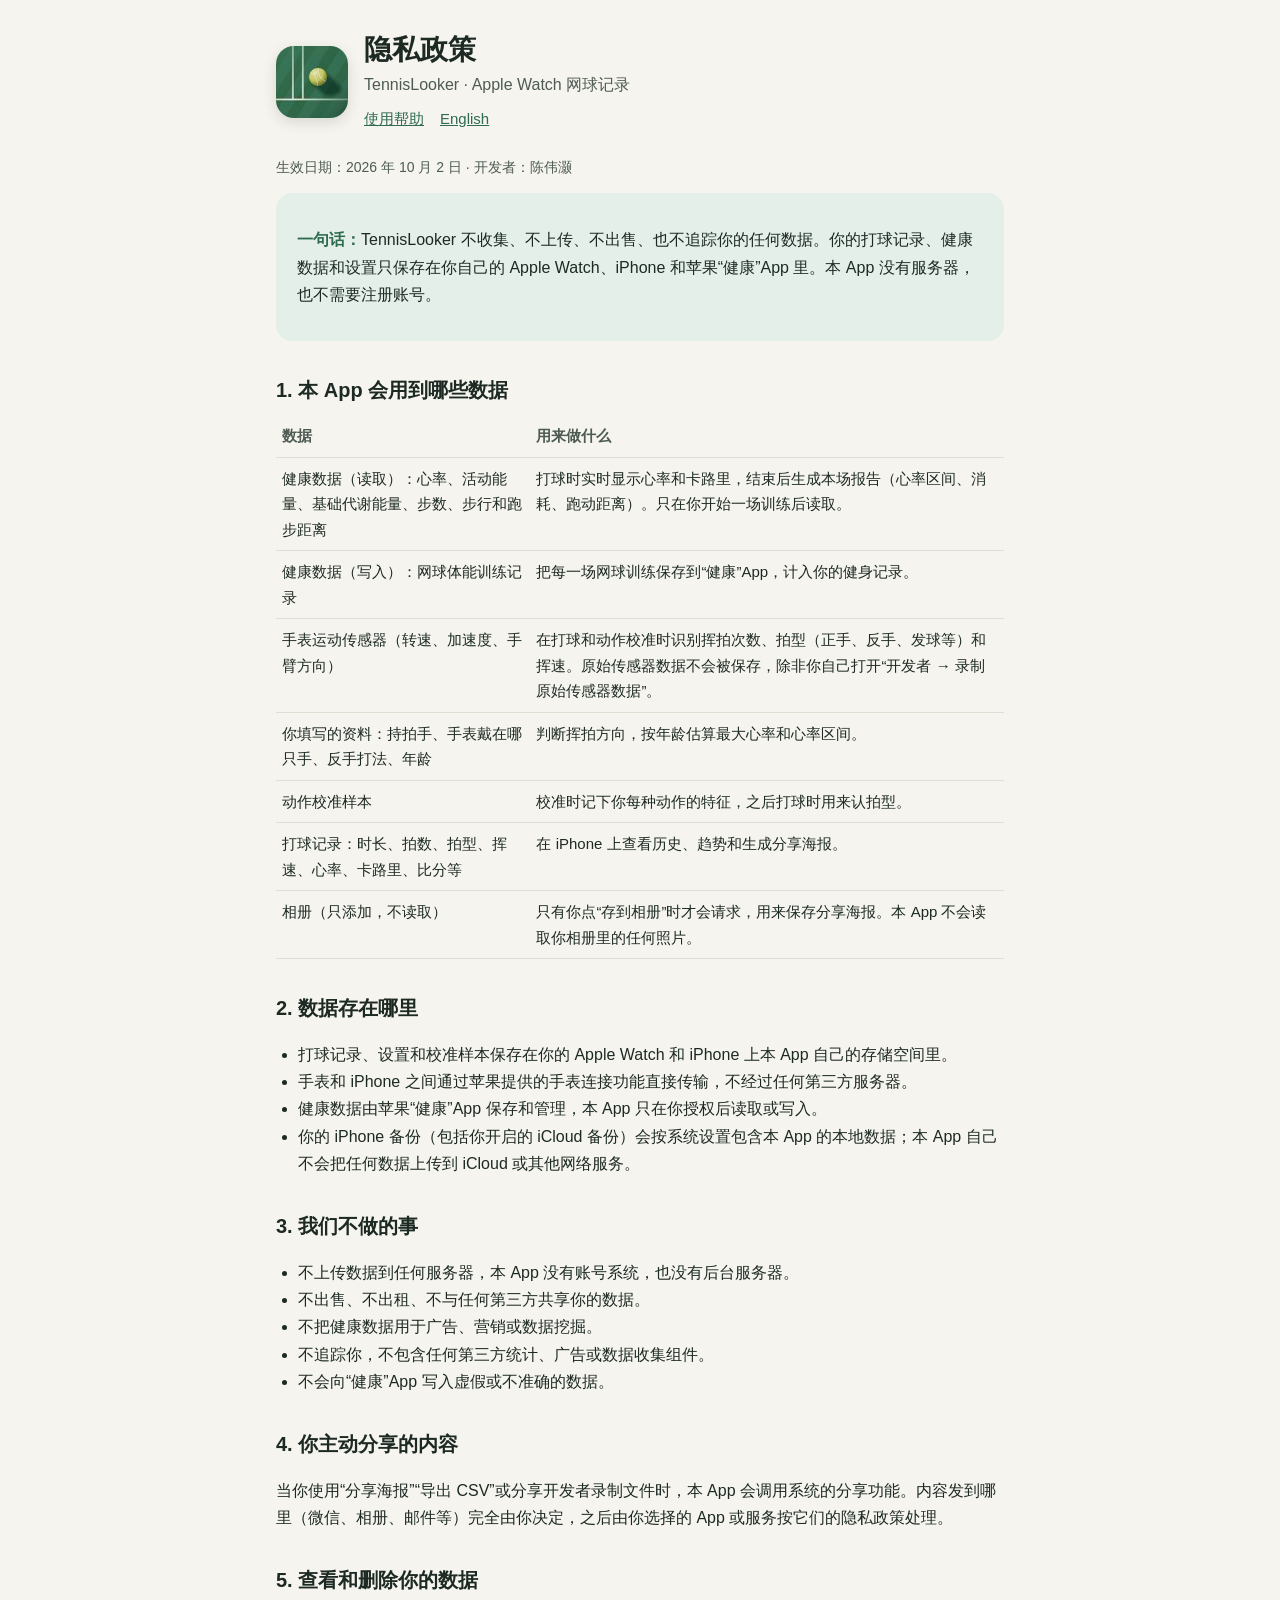
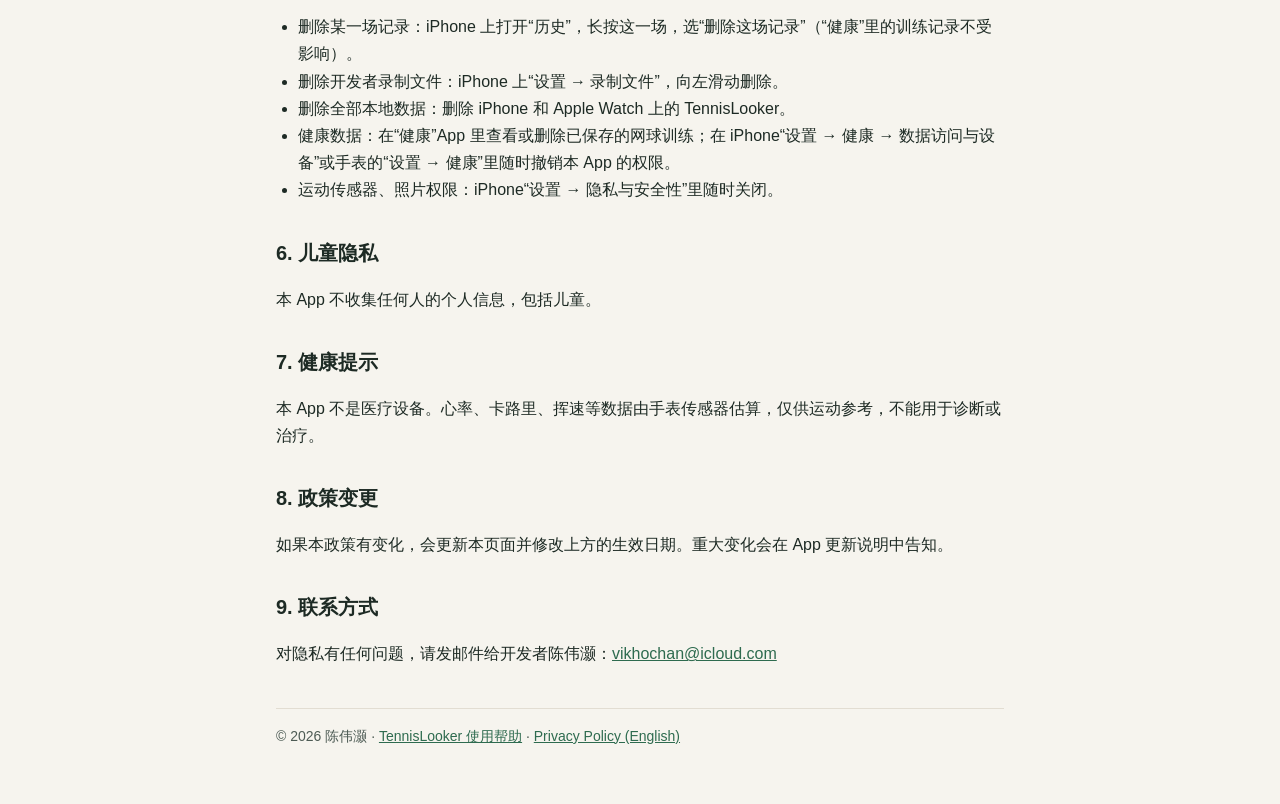
==== privacy.html @ b9973665 "Add support page and privacy policy (zh + en)" ====
<!doctype html>
<html lang="zh-Hans">
<head>
<meta charset="utf-8">
<meta name="viewport" content="width=device-width, initial-scale=1">
<title>隐私政策 · TennisLooker</title>
<meta name="description" content="TennisLooker 隐私政策：不收集、不上传、不追踪，所有数据只保存在你的设备上。">
<link rel="icon" href="icon.jpg">
<link rel="stylesheet" href="style.css">
</head>
<body>
<main>
  <header class="hero">
    <img src="icon.jpg" alt="TennisLooker 图标">
    <div>
      <h1>隐私政策</h1>
      <p class="tagline">TennisLooker · Apple Watch 网球记录</p>
      <nav class="links"><a href="./">使用帮助</a><a href="privacy-en.html">English</a></nav>
    </div>
  </header>

  <p class="muted">生效日期：2026 年 10 月 2 日 · 开发者：陈伟灏</p>

  <div class="card summary">
    <p><strong>一句话：</strong>TennisLooker 不收集、不上传、不出售、也不追踪你的任何数据。你的打球记录、健康数据和设置只保存在你自己的 Apple Watch、iPhone 和苹果“健康”App 里。本 App 没有服务器，也不需要注册账号。</p>
  </div>

  <h2>1. 本 App 会用到哪些数据</h2>
  <table>
    <tr><th>数据</th><th>用来做什么</th></tr>
    <tr><td>健康数据（读取）：心率、活动能量、基础代谢能量、步数、步行和跑步距离</td><td>打球时实时显示心率和卡路里，结束后生成本场报告（心率区间、消耗、跑动距离）。只在你开始一场训练后读取。</td></tr>
    <tr><td>健康数据（写入）：网球体能训练记录</td><td>把每一场网球训练保存到“健康”App，计入你的健身记录。</td></tr>
    <tr><td>手表运动传感器（转速、加速度、手臂方向）</td><td>在打球和动作校准时识别挥拍次数、拍型（正手、反手、发球等）和挥速。原始传感器数据不会被保存，除非你自己打开“开发者 → 录制原始传感器数据”。</td></tr>
    <tr><td>你填写的资料：持拍手、手表戴在哪只手、反手打法、年龄</td><td>判断挥拍方向，按年龄估算最大心率和心率区间。</td></tr>
    <tr><td>动作校准样本</td><td>校准时记下你每种动作的特征，之后打球时用来认拍型。</td></tr>
    <tr><td>打球记录：时长、拍数、拍型、挥速、心率、卡路里、比分等</td><td>在 iPhone 上查看历史、趋势和生成分享海报。</td></tr>
    <tr><td>相册（只添加，不读取）</td><td>只有你点“存到相册”时才会请求，用来保存分享海报。本 App 不会读取你相册里的任何照片。</td></tr>
  </table>

  <h2>2. 数据存在哪里</h2>
  <ul>
    <li>打球记录、设置和校准样本保存在你的 Apple Watch 和 iPhone 上本 App 自己的存储空间里。</li>
    <li>手表和 iPhone 之间通过苹果提供的手表连接功能直接传输，不经过任何第三方服务器。</li>
    <li>健康数据由苹果“健康”App 保存和管理，本 App 只在你授权后读取或写入。</li>
    <li>你的 iPhone 备份（包括你开启的 iCloud 备份）会按系统设置包含本 App 的本地数据；本 App 自己不会把任何数据上传到 iCloud 或其他网络服务。</li>
  </ul>

  <h2>3. 我们不做的事</h2>
  <ul>
    <li>不上传数据到任何服务器，本 App 没有账号系统，也没有后台服务器。</li>
    <li>不出售、不出租、不与任何第三方共享你的数据。</li>
    <li>不把健康数据用于广告、营销或数据挖掘。</li>
    <li>不追踪你，不包含任何第三方统计、广告或数据收集组件。</li>
    <li>不会向“健康”App 写入虚假或不准确的数据。</li>
  </ul>

  <h2>4. 你主动分享的内容</h2>
  <p>当你使用“分享海报”“导出 CSV”或分享开发者录制文件时，本 App 会调用系统的分享功能。内容发到哪里（微信、相册、邮件等）完全由你决定，之后由你选择的 App 或服务按它们的隐私政策处理。</p>

  <h2>5. 查看和删除你的数据</h2>
  <ul>
    <li>删除某一场记录：iPhone 上打开“历史”，长按这一场，选“删除这场记录”（“健康”里的训练记录不受影响）。</li>
    <li>删除开发者录制文件：iPhone 上“设置 → 录制文件”，向左滑动删除。</li>
    <li>删除全部本地数据：删除 iPhone 和 Apple Watch 上的 TennisLooker。</li>
    <li>健康数据：在“健康”App 里查看或删除已保存的网球训练；在 iPhone“设置 → 健康 → 数据访问与设备”或手表的“设置 → 健康”里随时撤销本 App 的权限。</li>
    <li>运动传感器、照片权限：iPhone“设置 → 隐私与安全性”里随时关闭。</li>
  </ul>

  <h2>6. 儿童隐私</h2>
  <p>本 App 不收集任何人的个人信息，包括儿童。</p>

  <h2>7. 健康提示</h2>
  <p>本 App 不是医疗设备。心率、卡路里、挥速等数据由手表传感器估算，仅供运动参考，不能用于诊断或治疗。</p>

  <h2>8. 政策变更</h2>
  <p>如果本政策有变化，会更新本页面并修改上方的生效日期。重大变化会在 App 更新说明中告知。</p>

  <h2>9. 联系方式</h2>
  <p>对隐私有任何问题，请发邮件给开发者陈伟灏：<a href="mailto:vikhochan@icloud.com">vikhochan@icloud.com</a></p>

  <footer>© 2026 陈伟灏 · <a href="./">TennisLooker 使用帮助</a> · <a href="privacy-en.html">Privacy Policy (English)</a></footer>
</main>
</body>
</html>
---- style.css ----
:root {
  --bg: #f6f4ee;
  --card: #ffffff;
  --ink: #1d2a24;
  --soft: #4d5b54;
  --line: #e2ddd2;
  --accent: #2e6b4f;
  --accent-soft: #e3efe8;
}
@media (prefers-color-scheme: dark) {
  :root {
    --bg: #111714;
    --card: #19211d;
    --ink: #e9efe9;
    --soft: #a9b6ae;
    --line: #2b3630;
    --accent: #7cc49d;
    --accent-soft: #1f3128;
  }
}
* { box-sizing: border-box; }
body {
  margin: 0;
  background: var(--bg);
  color: var(--ink);
  font: 16px/1.7 -apple-system, BlinkMacSystemFont, "PingFang SC", "Helvetica Neue", "Microsoft YaHei", sans-serif;
  -webkit-text-size-adjust: 100%;
}
main { max-width: 760px; margin: 0 auto; padding: 32px 16px 56px; }
header.hero { display: flex; gap: 16px; align-items: center; margin-bottom: 24px; }
header.hero img { width: 72px; height: 72px; border-radius: 18px; box-shadow: 0 4px 14px rgba(0,0,0,.12); }
h1 { font-size: 28px; line-height: 1.25; margin: 0; }
.tagline { margin: 4px 0 0; color: var(--soft); }
h2 { font-size: 20px; margin: 32px 0 8px; }
h3 { font-size: 17px; margin: 20px 0 4px; }
p, li { color: var(--ink); }
.muted { color: var(--soft); font-size: 14px; }
a { color: var(--accent); }
.card { background: var(--card); border: 1px solid var(--line); border-radius: 16px; padding: 16px 20px; margin: 12px 0; }
.summary { background: var(--accent-soft); border: 1px solid transparent; }
.summary strong { color: var(--accent); }
ul, ol { padding-left: 22px; }
nav.links { display: flex; flex-wrap: wrap; gap: 8px 16px; margin: 8px 0 0; font-size: 15px; }
footer { margin-top: 40px; padding-top: 16px; border-top: 1px solid var(--line); color: var(--soft); font-size: 14px; }
table { width: 100%; border-collapse: collapse; font-size: 15px; }
td, th { text-align: left; padding: 8px 6px; border-bottom: 1px solid var(--line); vertical-align: top; }
th { color: var(--soft); font-weight: 600; }
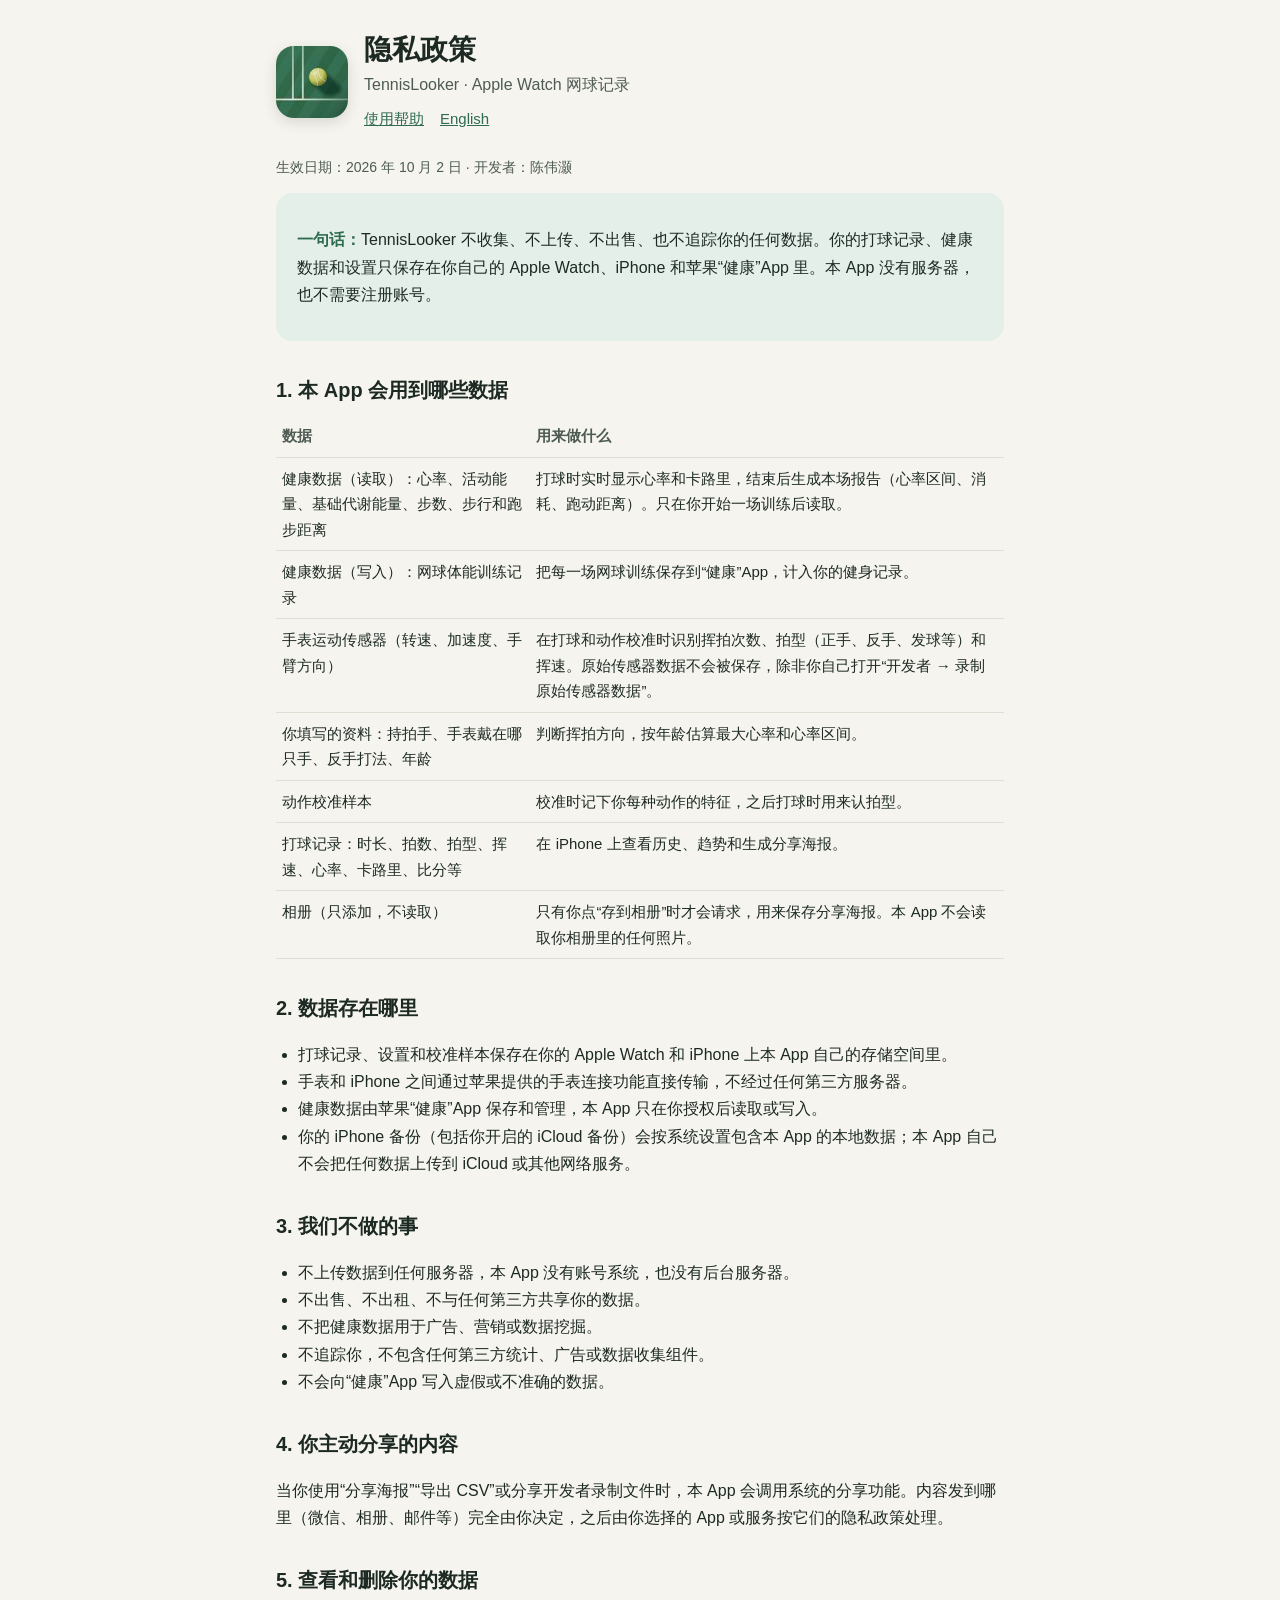
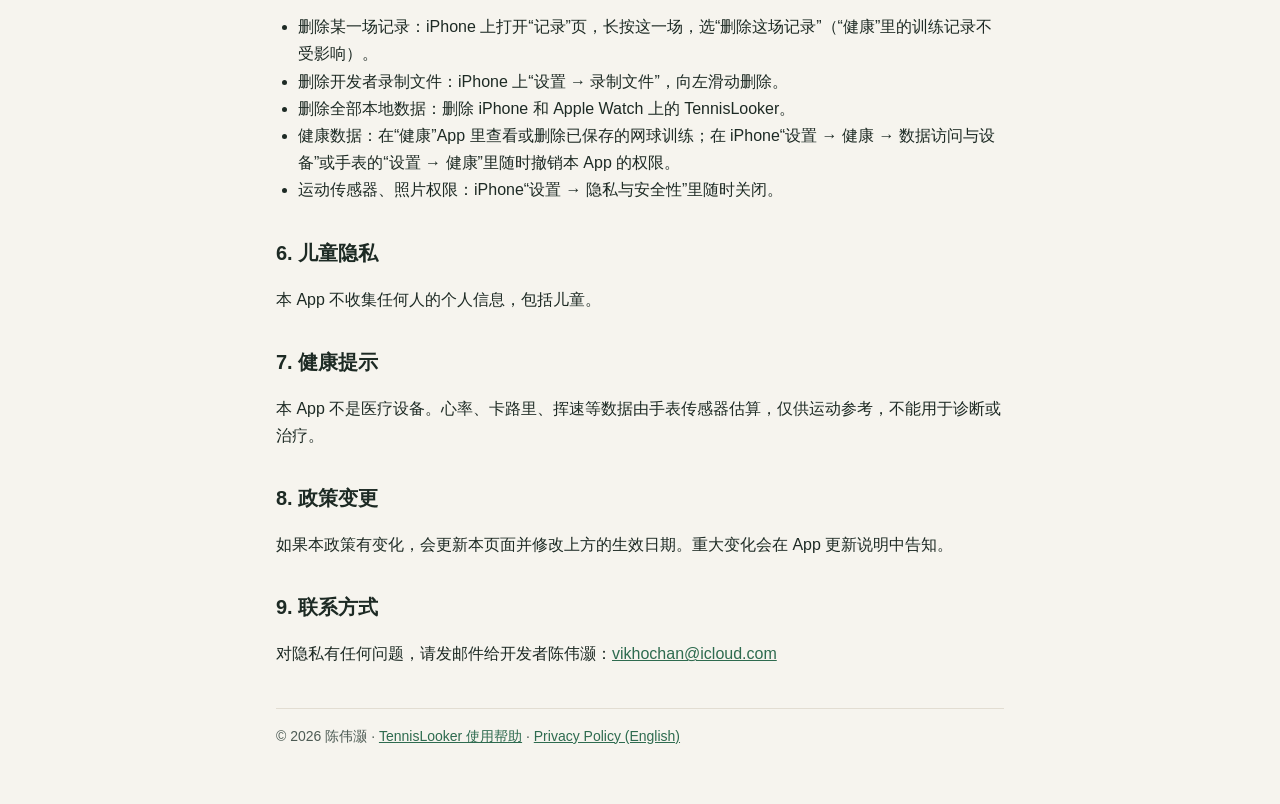
==== commit 143e7ded: "Fix tab name in data deletion steps" ====
--- a/privacy.html
+++ b/privacy.html
@@ -59,7 +59,7 @@
 
   <h2>5. 查看和删除你的数据</h2>
   <ul>
-    <li>删除某一场记录：iPhone 上打开“历史”，长按这一场，选“删除这场记录”（“健康”里的训练记录不受影响）。</li>
+    <li>删除某一场记录：iPhone 上打开“记录”页，长按这一场，选“删除这场记录”（“健康”里的训练记录不受影响）。</li>
     <li>删除开发者录制文件：iPhone 上“设置 → 录制文件”，向左滑动删除。</li>
     <li>删除全部本地数据：删除 iPhone 和 Apple Watch 上的 TennisLooker。</li>
     <li>健康数据：在“健康”App 里查看或删除已保存的网球训练；在 iPhone“设置 → 健康 → 数据访问与设备”或手表的“设置 → 健康”里随时撤销本 App 的权限。</li>
